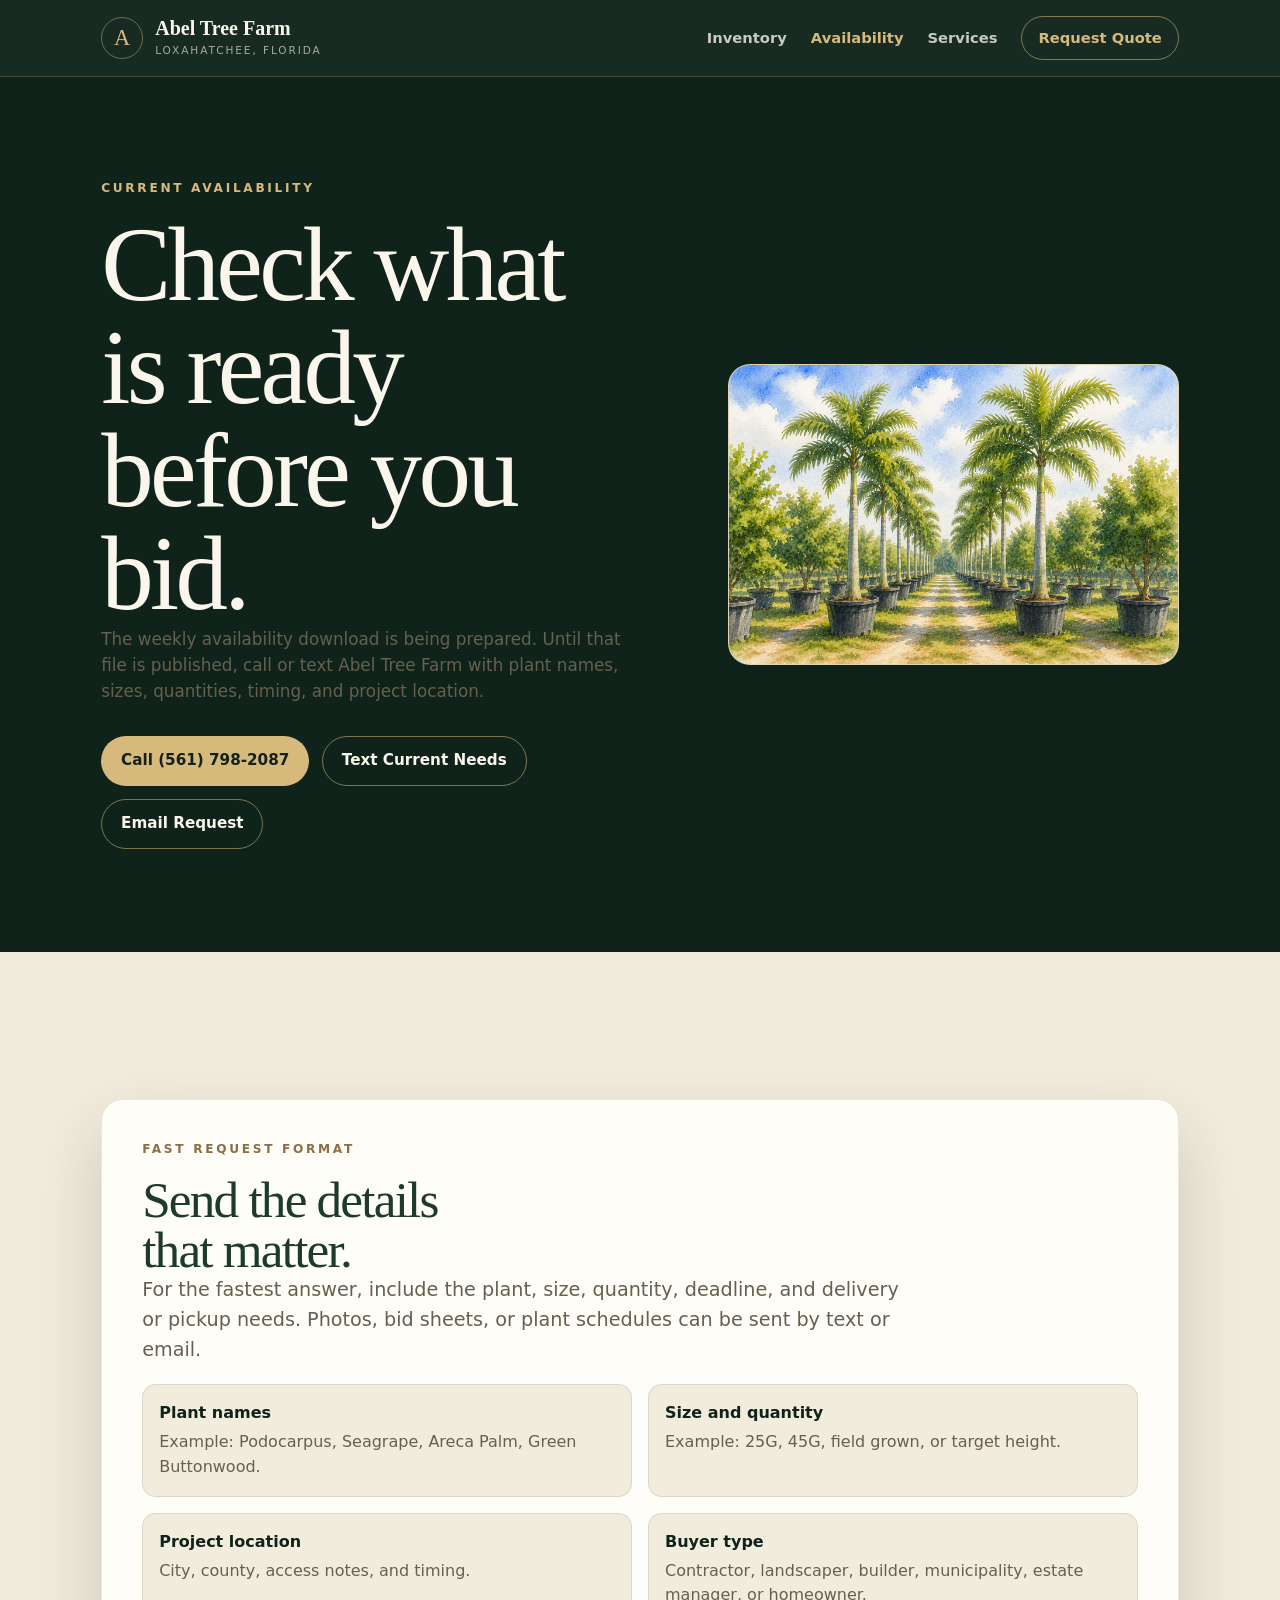
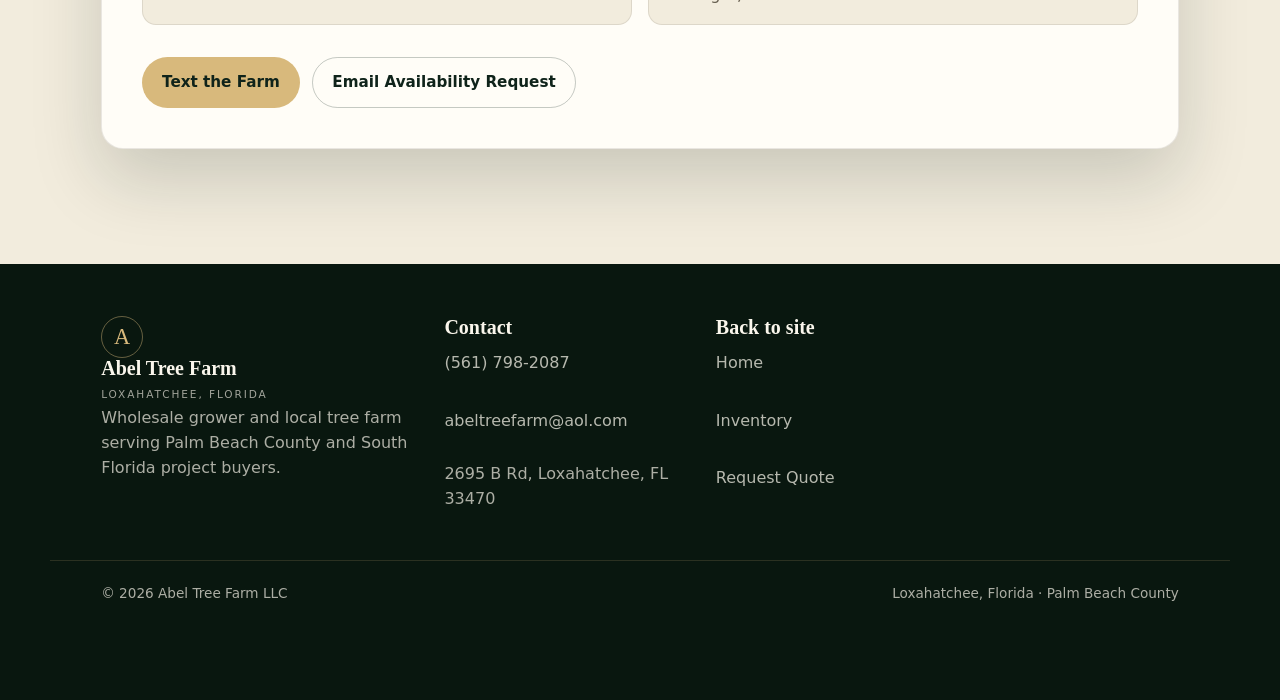
==== availability.html @ 50a03134 "Add current availability page" ====
<!doctype html>
<html lang="en">
<head>
  <meta charset="utf-8">
  <meta name="viewport" content="width=device-width, initial-scale=1">
  <title>Current Availability | Abel Tree Farm</title>
  <meta name="description" content="Request current tree, palm, and landscape material availability from Abel Tree Farm in Loxahatchee, Florida.">
  <meta name="theme-color" content="#0f231a">
  <link rel="canonical" href="https://www.abeltreefarm.com/availability.html">
  <meta property="og:type" content="website">
  <meta property="og:title" content="Current Availability — Abel Tree Farm">
  <meta property="og:description" content="Call or text Abel Tree Farm for current South Florida landscape material availability, sizes, and quantities.">
  <meta property="og:url" content="https://www.abeltreefarm.com/availability.html">
  <meta property="og:image" content="https://www.abeltreefarm.com/images/draft-gallery-actual-gate-watercolor-v2.png">
  <meta name="twitter:card" content="summary_large_image">
  <link rel="stylesheet" href="css/styles.css">
  <link rel="stylesheet" href="css/updates.css">
</head>
<body>
  <a class="skip" href="#main">Skip to content</a>
  <header class="site-header" data-header>
    <div class="nav-shell">
      <a class="brand" href="/" aria-label="Abel Tree Farm home">
        <span class="brand-mark" aria-hidden="true">A</span>
        <span><strong>Abel Tree Farm</strong><small>Loxahatchee, Florida</small></span>
      </a>
      <button class="menu-toggle" type="button" aria-expanded="false" aria-controls="primary-menu"><span></span><span></span><span></span><span class="sr-only">Menu</span></button>
      <nav id="primary-menu" class="primary-nav" aria-label="Primary navigation">
        <a href="/#grow">Inventory</a>
        <a href="availability.html" class="nav-availability">Availability</a>
        <a href="/#services">Services</a>
        <a href="/#contact" class="nav-cta">Request Quote</a>
      </nav>
    </div>
  </header>

  <main id="main" class="availability-page">
    <section class="section-dark availability-hero">
      <div class="container split">
        <div class="copy-block reveal">
          <p class="eyebrow">Current Availability</p>
          <h1>Check what is ready before you bid.</h1>
          <p class="lede">The weekly availability download is being prepared. Until that file is published, call or text Abel Tree Farm with plant names, sizes, quantities, timing, and project location.</p>
          <div class="cta-row">
            <a class="btn btn-primary" href="tel:+15617982087">Call (561) 798-2087</a>
            <a class="btn btn-outline" href="sms:+15617982087">Text Current Needs</a>
            <a class="btn btn-outline" href="mailto:abeltreefarm@aol.com?subject=Current%20Availability%20Request">Email Request</a>
          </div>
        </div>
        <figure class="hero-art reveal">
          <img src="images/draft-gallery-palm-avenue-watercolor-v1.png" width="1536" height="1024" alt="Palm avenue and nursery rows at a South Florida tree farm." fetchpriority="high" decoding="async">
        </figure>
      </div>
    </section>

    <section class="section-paper">
      <div class="container">
        <div class="availability-panel reveal">
          <p class="eyebrow">Fast Request Format</p>
          <h2>Send the details that matter.</h2>
          <p class="lede">For the fastest answer, include the plant, size, quantity, deadline, and delivery or pickup needs. Photos, bid sheets, or plant schedules can be sent by text or email.</p>
          <div class="request-format">
            <div><strong>Plant names</strong><span>Example: Podocarpus, Seagrape, Areca Palm, Green Buttonwood.</span></div>
            <div><strong>Size and quantity</strong><span>Example: 25G, 45G, field grown, or target height.</span></div>
            <div><strong>Project location</strong><span>City, county, access notes, and timing.</span></div>
            <div><strong>Buyer type</strong><span>Contractor, landscaper, builder, municipality, estate manager, or homeowner.</span></div>
          </div>
          <div class="cta-row">
            <a class="btn btn-primary" href="sms:+15617982087">Text the Farm</a>
            <a class="btn dark-outline" href="mailto:abeltreefarm@aol.com?subject=Current%20Availability%20Request">Email Availability Request</a>
          </div>
        </div>
      </div>
    </section>
  </main>

  <footer class="site-footer">
    <div class="container footer-grid">
      <div><a class="brand" href="/"><span class="brand-mark">A</span><span><strong>Abel Tree Farm</strong><small>Loxahatchee, Florida</small></span></a><p>Wholesale grower and local tree farm serving Palm Beach County and South Florida project buyers.</p></div>
      <div><strong>Contact</strong><p><a href="tel:+15617982087">(561) 798-2087</a><br><a href="mailto:abeltreefarm@aol.com">abeltreefarm@aol.com</a><br>2695 B Rd, Loxahatchee, FL 33470</p></div>
      <div><strong>Back to site</strong><p><a href="/">Home</a><br><a href="/#grow">Inventory</a><br><a href="/#contact">Request Quote</a></p></div>
    </div>
    <div class="container footer-bottom"><span>© <span id="year"></span> Abel Tree Farm LLC</span><span>Loxahatchee, Florida · Palm Beach County</span></div>
  </footer>

  <div class="mobile-actions" aria-label="Quick contact actions"><a href="tel:+15617982087">Call</a><a href="sms:+15617982087">Text</a><a href="/#contact">Quote</a></div>
  <script src="js/main.js" defer></script>
</body>
</html>
---- css/styles.css ----
:root{
  --night:#0f231a; --night-2:#10271c; --pine:#1d3a2a; --moss:#33543d; --sage:#789064;
  --ivory:#faf6ec; --ivory-2:#f2ecdd; --linen:#e6ddc8; --gilt:#d8b97c; --bronze:#8c6f43;
  --terra:#e0976d; --ink:#262219; --ink-2:#675f50; --white:#fffdf7;
  --display: Georgia, 'Times New Roman', serif; --body: ui-sans-serif, system-ui, -apple-system, BlinkMacSystemFont, 'Segoe UI', sans-serif;
  --max:1180px; --gutter:clamp(1.1rem,4vw,3.75rem); --header-h:76px;
  --shadow:0 30px 70px rgba(15,35,26,.18); --radius:22px; --radius-sm:14px;
}
*{box-sizing:border-box} html{scroll-behavior:smooth;scroll-padding-top:calc(var(--header-h) + 18px);-webkit-text-size-adjust:100%}
body{margin:0;font-family:var(--body);color:var(--ink);background:var(--ivory);line-height:1.55;overflow-x:hidden;text-rendering:optimizeLegibility;-webkit-font-smoothing:antialiased}
img{max-width:100%;height:auto;display:block} a{color:inherit} p{margin:0 0 1rem} h1,h2,h3{font-family:var(--display);line-height:.98;letter-spacing:-.035em;margin:0;color:inherit;font-weight:500}
h1{font-size:clamp(3.15rem,8.2vw,7.8rem);max-width:10ch} h2{font-size:clamp(2.35rem,5.5vw,5.15rem);max-width:12ch} h3{font-size:clamp(1.25rem,2vw,1.75rem);letter-spacing:-.02em}.sr-only,.hidden{position:absolute!important;width:1px!important;height:1px!important;clip:rect(1px,1px,1px,1px)!important;overflow:hidden!important;white-space:nowrap!important}.skip{position:absolute;left:-999px;top:0;background:var(--gilt);color:var(--night);padding:.75rem 1rem;font-weight:800;z-index:9999}.skip:focus{left:0}:focus-visible{outline:3px solid var(--gilt);outline-offset:4px;border-radius:4px}.container{max-width:var(--max);margin-inline:auto;padding-inline:var(--gutter)}
.site-header{position:sticky;top:0;z-index:100;background:rgba(15,35,26,.96);border-bottom:1px solid rgba(216,185,124,.22)}.nav-shell{height:var(--header-h);display:flex;align-items:center;justify-content:space-between;gap:1rem;max-width:var(--max);margin:auto;padding-inline:var(--gutter)}.brand{display:flex;align-items:center;gap:.75rem;color:var(--ivory);text-decoration:none}.brand-mark{width:42px;height:42px;display:grid;place-items:center;border:1px solid rgba(216,185,124,.45);border-radius:50%;font-family:var(--display);color:var(--gilt);font-size:1.4rem}.brand strong{display:block;font-family:var(--display);font-size:1.25rem;line-height:1}.brand small{display:block;font-size:.66rem;text-transform:uppercase;letter-spacing:.18em;color:rgba(250,246,236,.63);margin-top:.25rem}.primary-nav{display:flex;align-items:center;gap:1.5rem;color:var(--ivory)}.primary-nav a{text-decoration:none;font-size:.92rem;font-weight:650;color:rgba(250,246,236,.78)}.primary-nav a:hover{color:var(--gilt)}.nav-cta{padding:.62rem 1rem;border:1px solid rgba(216,185,124,.55);border-radius:999px;color:var(--gilt)!important}.menu-toggle{display:none;background:transparent;border:0;padding:.5rem;cursor:pointer}.menu-toggle span:not(.sr-only){display:block;width:26px;height:2px;background:var(--ivory);margin:5px 0;transition:.2s}.section-dark{background:var(--night);color:var(--ivory)}.section-light{background:var(--ivory)}.section-paper{background:var(--ivory-2)}section{padding-block:clamp(4.8rem,9vw,8rem)}.eyebrow{font-size:.76rem;font-weight:800;text-transform:uppercase;letter-spacing:.22em;color:var(--bronze);margin:0 0 1rem}.section-dark .eyebrow{color:var(--gilt)}.lede{font-size:clamp(1.06rem,1.5vw,1.32rem);color:var(--ink-2);max-width:62ch}.section-dark .lede{color:rgba(250,246,236,.76)}.btn{display:inline-flex;align-items:center;justify-content:center;min-height:48px;padding:.78rem 1.18rem;border-radius:999px;text-decoration:none;font-weight:800;border:1px solid transparent;cursor:pointer;font-size:.95rem}.btn-primary{background:var(--gilt);color:var(--night)}.btn-primary:hover{background:#e6ca8d}.btn-outline{border-color:rgba(216,185,124,.55);color:var(--ivory);background:transparent}.btn-outline:hover{background:rgba(216,185,124,.1)}.btn-quiet{color:rgba(250,246,236,.75)}.dark-outline{color:var(--night);border-color:rgba(15,35,26,.25)}.cta-row{display:flex;gap:.8rem;flex-wrap:wrap;align-items:center;margin-top:2rem}.hero{position:relative;overflow:hidden;padding-block:clamp(3.5rem,7vw,6.5rem)}.hero:before{content:"";position:absolute;inset:0;background:radial-gradient(circle at 74% 20%,rgba(216,185,124,.22),transparent 34%),radial-gradient(circle at 10% 90%,rgba(51,84,61,.48),transparent 38%);pointer-events:none}.hero-grid{position:relative;display:grid;grid-template-columns:minmax(0,1fr) minmax(320px,.85fr);gap:clamp(2rem,5vw,4rem);align-items:center}.hero-copy{padding-top:1.5rem}.hero-copy .lede{max-width:48rem}.hero-art,.image-plate,.plant-art,.gallery-tile{position:relative;margin:0;border-radius:var(--radius);overflow:hidden;box-shadow:var(--shadow);background:var(--linen)}.hero-art{transform:rotate(1.5deg);border:1px solid rgba(216,185,124,.28)}.hero-art img,.image-plate img,.plant-art img,.gallery-tile img{width:100%;height:100%;object-fit:cover}.hero-art figcaption,.image-plate figcaption,.plant-art figcaption,.gallery-tile figcaption{position:absolute;right:.75rem;bottom:.75rem;background:rgba(15,35,26,.72);color:var(--ivory);border:1px solid rgba(216,185,124,.32);border-radius:999px;font-size:.65rem;text-transform:uppercase;letter-spacing:.12em;padding:.32rem .55rem}.hero-facts{display:grid;grid-template-columns:repeat(4,1fr);gap:1px;margin:3rem 0 0;background:rgba(216,185,124,.22);border:1px solid rgba(216,185,124,.24)}.hero-facts div{padding:1rem;background:rgba(15,35,26,.78)}.hero-facts dt{font-size:.67rem;text-transform:uppercase;letter-spacing:.14em;color:rgba(250,246,236,.55);font-weight:900}.hero-facts dd{margin:.25rem 0 0;color:var(--gilt);font-weight:850}.proof-strip{background:var(--pine);color:var(--ivory);padding-block:0}.proof-grid{display:grid;grid-template-columns:repeat(4,1fr)}.proof-item{padding:1.4rem;border-left:1px solid rgba(216,185,124,.18)}.proof-item:last-child{border-right:1px solid rgba(216,185,124,.18)}.proof-item span{display:block;color:var(--gilt);font-size:.72rem;letter-spacing:.18em;font-weight:900}.proof-item strong{display:block;margin:.45rem 0 .25rem}.proof-item p{margin:0;color:rgba(250,246,236,.66);font-size:.92rem}.split{display:grid;grid-template-columns:1fr .82fr;gap:clamp(2rem,6vw,5rem);align-items:center}.split.reverse{grid-template-columns:.95fr 1fr}.copy-block p:not(.eyebrow),.section-head p:not(.eyebrow){font-size:1.05rem;color:var(--ink-2)}.note-card{margin-top:1.5rem;border-left:4px solid var(--gilt);padding:1rem 1.2rem;background:rgba(216,185,124,.15);color:var(--ink-2);border-radius:0 12px 12px 0}.image-plate{aspect-ratio:4/5;border:1px solid rgba(38,34,25,.08)}.image-plate.wide{aspect-ratio:4/3}.section-head{display:flex;align-items:end;justify-content:space-between;gap:2rem;margin-bottom:2.6rem}.section-head .lede{max-width:45rem}.inventory-grid{display:grid;grid-template-columns:repeat(3,1fr);gap:1.1rem}.inventory-card{background:var(--white);border:1px solid rgba(38,34,25,.09);border-radius:var(--radius-sm);overflow:hidden;display:flex;flex-direction:column;box-shadow:0 18px 45px rgba(15,35,26,.08);transition:transform .2s,box-shadow .2s}.inventory-card:hover{transform:translateY(-4px);box-shadow:0 28px 60px rgba(15,35,26,.14)}.plant-art{border-radius:0;box-shadow:none;aspect-ratio:5/4}.plant-art figcaption{font-size:.58rem}.inventory-copy{padding:1.1rem 1.1rem 1.25rem}.latin{font-family:var(--display);font-style:italic;color:var(--bronze);font-size:.9rem;margin-bottom:.25rem}.inventory-copy h3{color:var(--pine);font-size:1.42rem}.inventory-copy p{font-size:.93rem;color:var(--ink-2)}.sizes{font-weight:850;color:var(--night)!important;margin-top:.9rem}.tags{display:flex;flex-wrap:wrap;gap:.35rem;margin-top:.8rem}.tags span{font-size:.66rem;text-transform:uppercase;letter-spacing:.08em;background:var(--ivory-2);color:var(--moss);font-weight:900;border-radius:6px;padding:.25rem .5rem}.filters{display:flex;flex-wrap:wrap;gap:.55rem;margin-bottom:1.4rem}.chip{border:1px solid rgba(38,34,25,.16);background:transparent;color:var(--ink);border-radius:999px;padding:.55rem .9rem;font-weight:850;cursor:pointer}.chip.is-active{background:var(--night);color:var(--ivory);border-color:var(--night)}.micro-copy{font-size:.9rem!important;color:var(--ink-2);font-style:italic;margin-top:1.4rem}.service-layout{display:grid;grid-template-columns:1fr .85fr;gap:clamp(1.4rem,4vw,3rem);align-items:start}.service-cards{display:grid;grid-template-columns:repeat(2,1fr);gap:1rem}.service-card{padding:1.4rem;background:var(--white);border:1px solid rgba(38,34,25,.08);border-radius:var(--radius-sm)}.service-card span,.step span{display:inline-grid;place-items:center;width:34px;height:34px;border:1px solid rgba(140,111,67,.35);border-radius:50%;font-weight:900;color:var(--bronze);margin-bottom:1rem}.service-card h3{font-size:1.35rem;color:var(--pine)}.service-card p{color:var(--ink-2)}.buying{background:linear-gradient(135deg,var(--night),#183627)}.steps{display:grid;grid-template-columns:repeat(4,1fr);gap:1rem}.step{padding:1.4rem;border:1px solid rgba(216,185,124,.2);border-radius:var(--radius-sm);background:rgba(250,246,236,.04)}.step h3{font-size:1.35rem;color:var(--ivory)}.step p{color:rgba(250,246,236,.68)}.area-card{background:var(--night);color:var(--ivory);border-radius:var(--radius);padding:clamp(1.5rem,4vw,3rem);box-shadow:var(--shadow)}.area-card h3{font-size:clamp(2rem,4vw,4rem);color:var(--ivory);max-width:9ch}.area-card p{color:rgba(250,246,236,.72);margin:1.4rem 0}.county-list{list-style:none;margin:1.4rem 0;padding:0;border-top:1px solid rgba(38,34,25,.1)}.county-list li{display:flex;justify-content:space-between;gap:1rem;padding:.85rem 0;border-bottom:1px solid rgba(38,34,25,.1)}.county-list span{color:var(--ink-2);text-align:right}.gallery-grid{display:grid;grid-template-columns:repeat(3,1fr);gap:1rem}.gallery-tile{aspect-ratio:1/1}.info-list{display:grid;gap:.7rem;margin:1.2rem 0}.info-list div{display:grid;grid-template-columns:9rem 1fr;gap:1rem;border-bottom:1px solid rgba(38,34,25,.12);padding-bottom:.7rem}.info-list strong{color:var(--night)}.info-list span{color:var(--ink-2)}.faq-grid{display:grid;grid-template-columns:repeat(2,1fr);gap:1rem}.faq-grid details{background:var(--white);border:1px solid rgba(38,34,25,.08);border-radius:var(--radius-sm);padding:1.1rem}.faq-grid summary{font-weight:900;cursor:pointer;color:var(--pine);font-size:1.05rem}.faq-grid p{margin:.8rem 0 0;color:var(--ink-2)}.contact-section{background:var(--night)}.contact-grid{display:grid;grid-template-columns:.82fr 1fr;gap:clamp(2rem,6vw,5rem);align-items:start}.contact-copy h2{max-width:9ch}.contact-copy p{color:rgba(250,246,236,.72);font-size:1.08rem}.contact-lines{display:grid;gap:.75rem;margin-top:2rem}.contact-lines a{display:grid;grid-template-columns:5rem 1fr;gap:1rem;color:var(--ivory);text-decoration:none;border-bottom:1px solid rgba(216,185,124,.18);padding-bottom:.75rem}.contact-lines strong{color:var(--gilt)}.contact-lines span{color:rgba(250,246,236,.72)}.quote-form{background:rgba(250,246,236,.055);border:1px solid rgba(216,185,124,.22);border-radius:var(--radius);padding:clamp(1.2rem,3vw,2rem)}.form-row{display:grid;grid-template-columns:1fr 1fr;gap:1rem}.field{margin-bottom:1rem}.field label{display:block;font-size:.78rem;font-weight:900;text-transform:uppercase;letter-spacing:.08em;color:var(--gilt);margin-bottom:.38rem}.field input,.field select,.field textarea{width:100%;font:inherit;font-size:1rem;border:1px solid rgba(216,185,124,.28);background:rgba(0,0,0,.14);color:var(--ivory);border-radius:10px;padding:.78rem .85rem}.field input::placeholder,.field textarea::placeholder{color:rgba(250,246,236,.38)}.field select option{background:var(--night)}.form-note{font-size:.82rem;color:rgba(250,246,236,.55);margin:.85rem 0 0}.form-error{color:#ffd1c2;font-weight:800;min-height:1.4rem;margin:.2rem 0 .8rem}.form-status{margin-top:1rem;border-radius:12px;padding:0;color:var(--ivory)}.form-status.show{padding:1rem;background:rgba(216,185,124,.13);border:1px solid rgba(216,185,124,.35)}.site-footer{background:#09170f;color:rgba(250,246,236,.68);padding:3rem 0 6rem}.footer-grid{display:grid;grid-template-columns:1.3fr 1fr 1fr .8fr;gap:2rem}.site-footer strong{display:block;color:var(--ivory);font-family:var(--display);font-size:1.25rem;margin-bottom:.5rem}.site-footer a{display:block;color:rgba(250,246,236,.72);text-decoration:none;margin:.25rem 0}.site-footer a:hover{color:var(--gilt)}.footer-bottom{margin-top:2rem;padding-top:1.4rem;border-top:1px solid rgba(216,185,124,.16);display:flex;justify-content:space-between;gap:1rem;font-size:.85rem}.mobile-actions{display:none}.js .reveal{opacity:0;transform:translateY(18px);transition:opacity .7s ease,transform .7s ease}.js .reveal.is-visible{opacity:1;transform:none}.inventory-card[hidden]{display:none!important}
@media(max-width:980px){.hero-grid,.split,.split.reverse,.service-layout,.contact-grid{grid-template-columns:1fr}.section-head{display:block}.inventory-grid{grid-template-columns:repeat(2,1fr)}.steps,.proof-grid{grid-template-columns:repeat(2,1fr)}.footer-grid{grid-template-columns:repeat(2,1fr)}.hero-facts{grid-template-columns:repeat(2,1fr)}.hero-art{transform:none;max-height:520px}.service-layout .image-plate{order:-1}}
@media(max-width:760px){:root{--header-h:68px} h1{font-size:clamp(3rem,15vw,5rem)}.menu-toggle{display:block}.primary-nav{position:absolute;top:100%;left:0;right:0;display:grid;gap:0;background:var(--night);padding:0 var(--gutter) 1rem;border-bottom:1px solid rgba(216,185,124,.22);transform:translateY(-115%);transition:transform .25s ease;z-index:-1}.primary-nav.is-open{transform:none}.primary-nav a{padding:1rem 0;border-bottom:1px solid rgba(216,185,124,.12);font-size:1.05rem}.nav-cta{text-align:center;margin-top:.8rem}.inventory-grid,.service-cards,.gallery-grid,.faq-grid,.form-row,.footer-grid{grid-template-columns:1fr}.proof-grid,.steps{grid-template-columns:1fr}.hero-facts{grid-template-columns:1fr}.county-list li,.info-list div{display:block}.county-list span{display:block;text-align:left;margin-top:.2rem}.site-footer{padding-bottom:5.5rem}.footer-bottom{display:block}.mobile-actions{position:fixed;left:0;right:0;bottom:0;z-index:90;display:grid;grid-template-columns:repeat(3,1fr);background:var(--night);border-top:1px solid rgba(216,185,124,.25);padding:.55rem max(.75rem,env(safe-area-inset-left)) calc(.55rem + env(safe-area-inset-bottom))}.mobile-actions a{min-height:44px;display:grid;place-items:center;text-decoration:none;color:var(--night);font-weight:900;background:var(--gilt);border-radius:999px;margin:0 .25rem}.hero{padding-top:2.4rem}.copy-block p:not(.eyebrow),.section-head p:not(.eyebrow){font-size:1rem}}
@media(prefers-reduced-motion:reduce){*{animation-duration:.001ms!important;animation-iteration-count:1!important;scroll-behavior:auto!important;transition-duration:.001ms!important}.js .reveal{opacity:1!important;transform:none!important}}
---- css/updates.css ----
/* Incremental production overrides: mobile contact UX and availability CTA. */
.primary-nav .nav-availability{color:var(--gilt);font-weight:850}
.availability-callout{display:grid;grid-template-columns:minmax(0,1fr) auto;gap:1.25rem;align-items:center;margin:0 0 1.5rem;padding:1.25rem;border:1px solid rgba(38,34,25,.1);border-radius:var(--radius-sm);background:var(--white);box-shadow:0 18px 45px rgba(15,35,26,.07)}
.availability-callout .eyebrow{margin-bottom:.45rem}.availability-callout h3{color:var(--pine);margin-bottom:.35rem}.availability-callout p{color:var(--ink-2);margin:0;max-width:62ch}.availability-actions{display:flex;flex-wrap:wrap;gap:.65rem;justify-content:flex-end}.availability-actions .btn{white-space:nowrap}.btn.dark-outline{color:var(--night);border-color:rgba(15,35,26,.24);background:transparent}.btn.dark-outline:hover{background:rgba(15,35,26,.06)}
.availability-page{min-height:70vh}.availability-hero{padding-block:clamp(4rem,8vw,7rem)}.availability-panel{background:var(--white);border:1px solid rgba(38,34,25,.1);border-radius:var(--radius);padding:clamp(1.25rem,4vw,2.5rem);box-shadow:var(--shadow);margin-top:2rem}.availability-panel h2{font-size:clamp(2rem,4vw,3.8rem);max-width:14ch;color:var(--pine)}.request-format{display:grid;grid-template-columns:repeat(2,1fr);gap:1rem;margin-top:1.25rem}.request-format div{border:1px solid rgba(38,34,25,.1);border-radius:var(--radius-sm);padding:1rem;background:var(--ivory-2)}.request-format strong{display:block;color:var(--night);margin-bottom:.25rem}.request-format span{color:var(--ink-2)}
.mobile-actions{position:fixed;left:0;right:0;bottom:0;z-index:130;display:none;background:rgba(15,35,26,.98);border-top:1px solid rgba(216,185,124,.35);box-shadow:0 -18px 45px rgba(0,0,0,.22);padding:.55rem max(.75rem,env(safe-area-inset-left)) calc(.55rem + env(safe-area-inset-bottom)) max(.75rem,env(safe-area-inset-right));grid-template-columns:repeat(3,1fr);gap:.55rem}.mobile-actions a{min-height:46px;border-radius:999px;background:rgba(250,246,236,.08);border:1px solid rgba(216,185,124,.35);color:var(--ivory);text-decoration:none;font-weight:900;display:grid;place-items:center}.mobile-actions a:first-child{background:var(--gilt);color:var(--night)}
@media (max-width:860px){body{padding-bottom:74px}.mobile-actions{display:grid}.availability-callout{grid-template-columns:1fr}.availability-actions{justify-content:flex-start}.request-format{grid-template-columns:1fr}.primary-nav .nav-availability{color:var(--gilt)}}
@media (min-width:861px){.mobile-actions{display:none!important}}
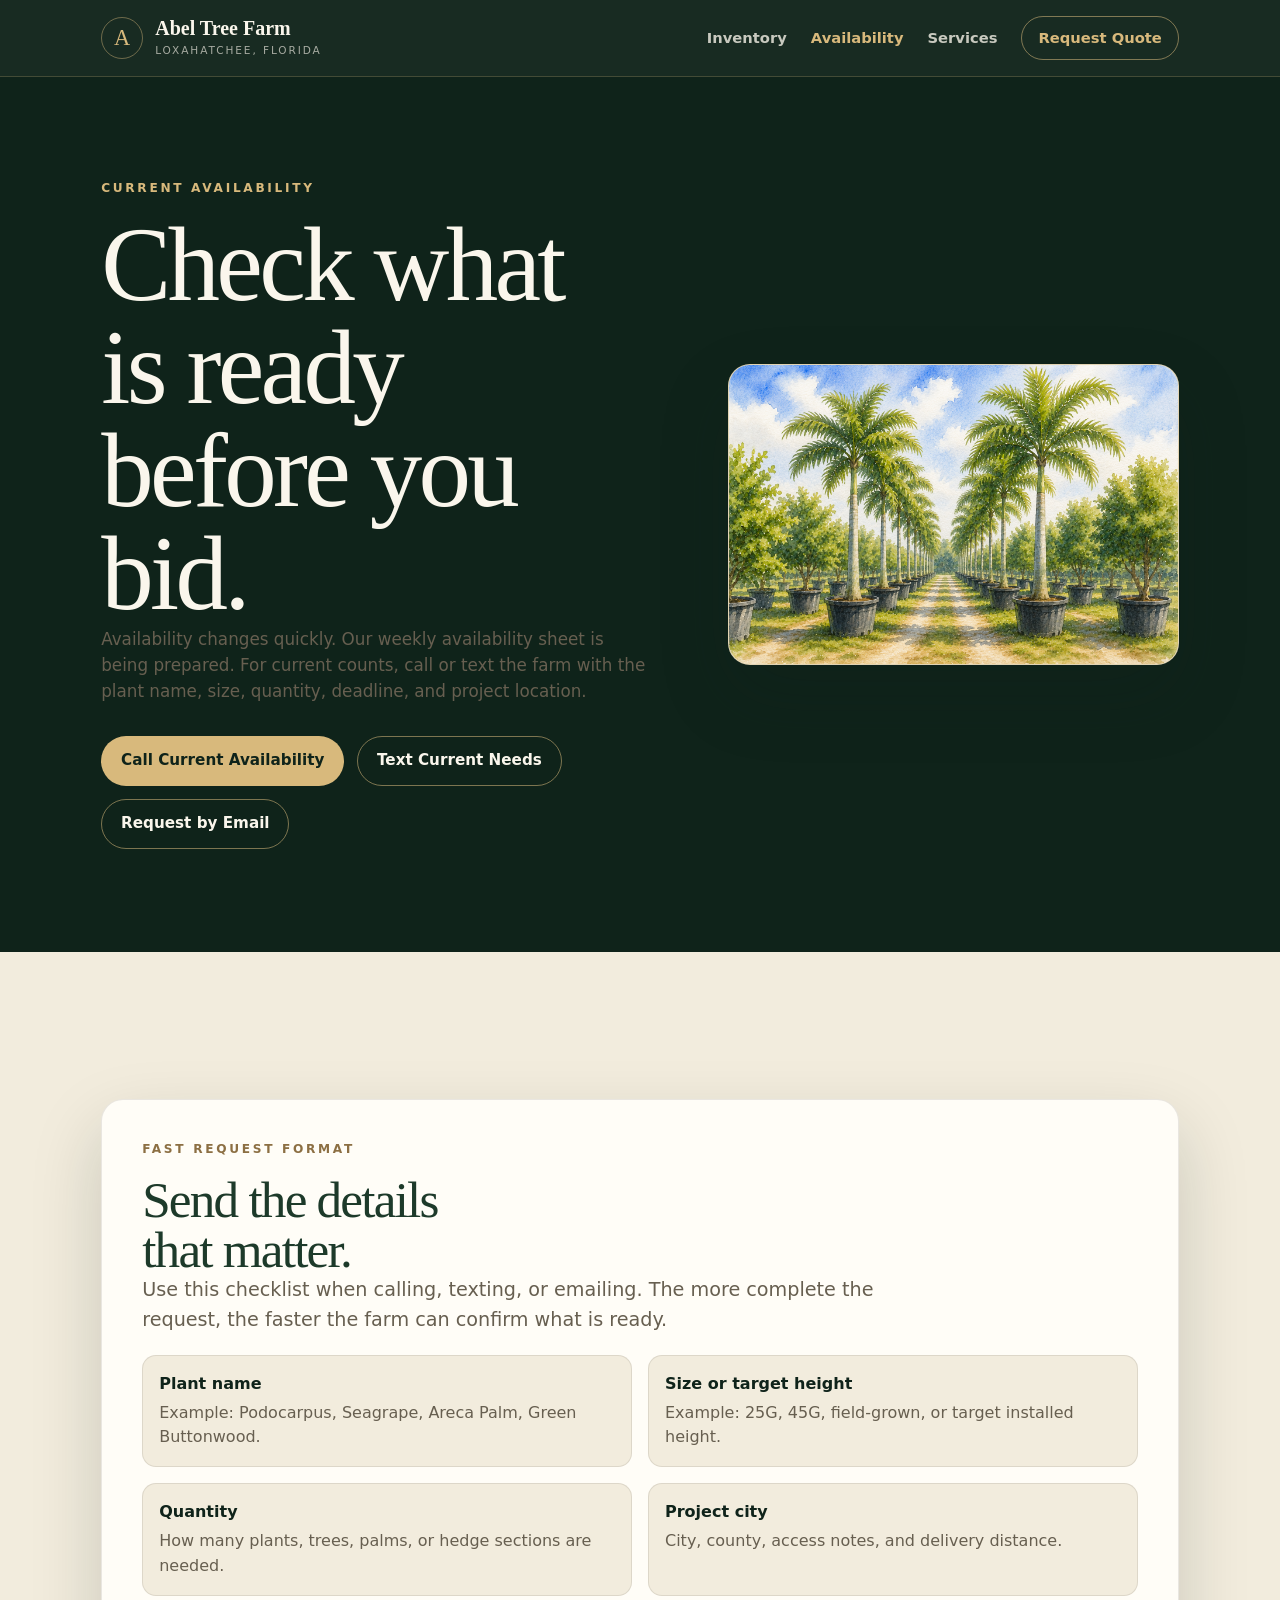
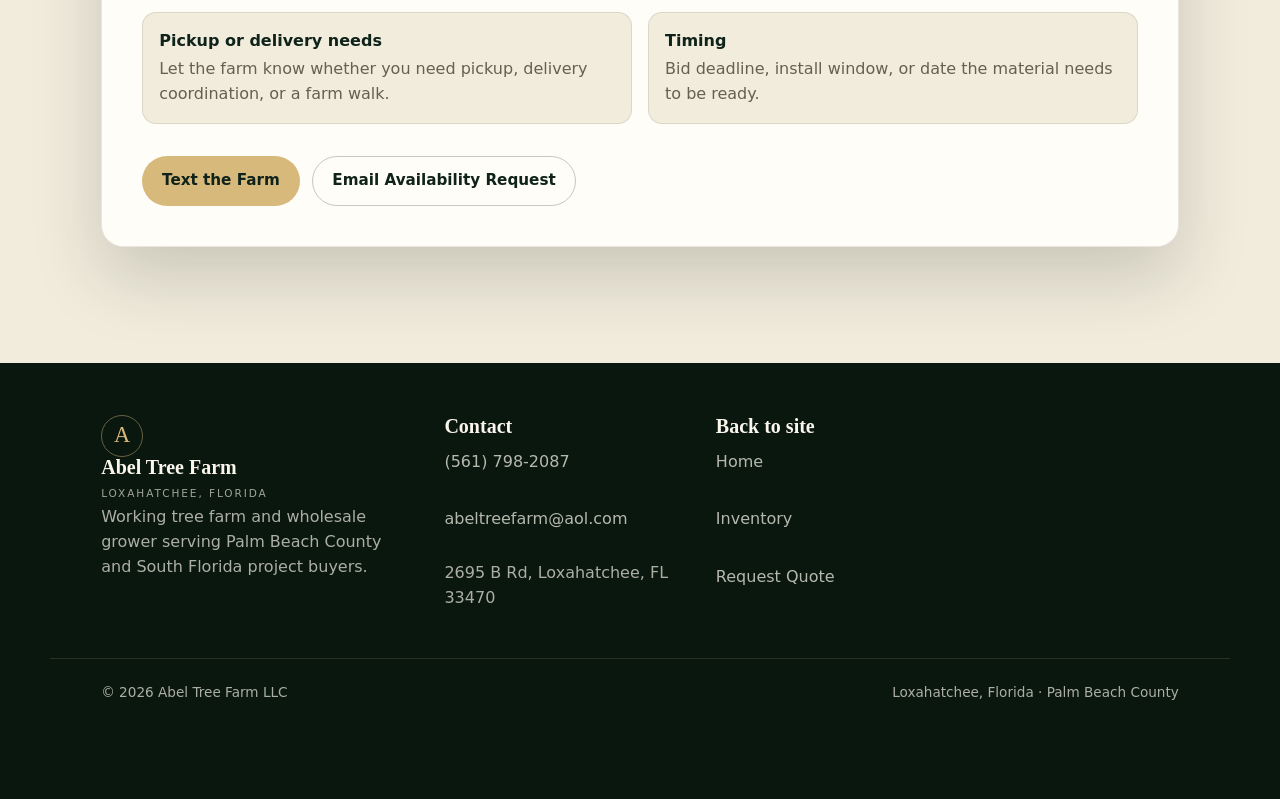
==== commit 5f88dc5c: "Clarify availability page copy" ====
--- a/availability.html
+++ b/availability.html
@@ -4,12 +4,12 @@
   <meta charset="utf-8">
   <meta name="viewport" content="width=device-width, initial-scale=1">
   <title>Current Availability | Abel Tree Farm</title>
-  <meta name="description" content="Request current tree, palm, and landscape material availability from Abel Tree Farm in Loxahatchee, Florida.">
+  <meta name="description" content="Request current palm, tree, hedging, and nursery stock availability from Abel Tree Farm in Loxahatchee, Florida.">
   <meta name="theme-color" content="#0f231a">
   <link rel="canonical" href="https://www.abeltreefarm.com/availability.html">
   <meta property="og:type" content="website">
   <meta property="og:title" content="Current Availability — Abel Tree Farm">
-  <meta property="og:description" content="Call or text Abel Tree Farm for current South Florida landscape material availability, sizes, and quantities.">
+  <meta property="og:description" content="Call or text Abel Tree Farm for current South Florida palm, tree, hedging, and nursery stock availability.">
   <meta property="og:url" content="https://www.abeltreefarm.com/availability.html">
   <meta property="og:image" content="https://www.abeltreefarm.com/images/draft-gallery-actual-gate-watercolor-v2.png">
   <meta name="twitter:card" content="summary_large_image">
@@ -40,11 +40,11 @@
         <div class="copy-block reveal">
           <p class="eyebrow">Current Availability</p>
           <h1>Check what is ready before you bid.</h1>
-          <p class="lede">The weekly availability download is being prepared. Until that file is published, call or text Abel Tree Farm with plant names, sizes, quantities, timing, and project location.</p>
+          <p class="lede">Availability changes quickly. Our weekly availability sheet is being prepared. For current counts, call or text the farm with the plant name, size, quantity, deadline, and project location.</p>
           <div class="cta-row">
-            <a class="btn btn-primary" href="tel:+15617982087">Call (561) 798-2087</a>
+            <a class="btn btn-primary" href="tel:+15617982087">Call Current Availability</a>
             <a class="btn btn-outline" href="sms:+15617982087">Text Current Needs</a>
-            <a class="btn btn-outline" href="mailto:abeltreefarm@aol.com?subject=Current%20Availability%20Request">Email Request</a>
+            <a class="btn btn-outline" href="mailto:abeltreefarm@aol.com?subject=Current%20Availability%20Request">Request by Email</a>
           </div>
         </div>
         <figure class="hero-art reveal">
@@ -58,12 +58,14 @@
         <div class="availability-panel reveal">
           <p class="eyebrow">Fast Request Format</p>
           <h2>Send the details that matter.</h2>
-          <p class="lede">For the fastest answer, include the plant, size, quantity, deadline, and delivery or pickup needs. Photos, bid sheets, or plant schedules can be sent by text or email.</p>
+          <p class="lede">Use this checklist when calling, texting, or emailing. The more complete the request, the faster the farm can confirm what is ready.</p>
           <div class="request-format">
-            <div><strong>Plant names</strong><span>Example: Podocarpus, Seagrape, Areca Palm, Green Buttonwood.</span></div>
-            <div><strong>Size and quantity</strong><span>Example: 25G, 45G, field grown, or target height.</span></div>
-            <div><strong>Project location</strong><span>City, county, access notes, and timing.</span></div>
-            <div><strong>Buyer type</strong><span>Contractor, landscaper, builder, municipality, estate manager, or homeowner.</span></div>
+            <div><strong>Plant name</strong><span>Example: Podocarpus, Seagrape, Areca Palm, Green Buttonwood.</span></div>
+            <div><strong>Size or target height</strong><span>Example: 25G, 45G, field-grown, or target installed height.</span></div>
+            <div><strong>Quantity</strong><span>How many plants, trees, palms, or hedge sections are needed.</span></div>
+            <div><strong>Project city</strong><span>City, county, access notes, and delivery distance.</span></div>
+            <div><strong>Pickup or delivery needs</strong><span>Let the farm know whether you need pickup, delivery coordination, or a farm walk.</span></div>
+            <div><strong>Timing</strong><span>Bid deadline, install window, or date the material needs to be ready.</span></div>
           </div>
           <div class="cta-row">
             <a class="btn btn-primary" href="sms:+15617982087">Text the Farm</a>
@@ -76,7 +78,7 @@
 
   <footer class="site-footer">
     <div class="container footer-grid">
-      <div><a class="brand" href="/"><span class="brand-mark">A</span><span><strong>Abel Tree Farm</strong><small>Loxahatchee, Florida</small></span></a><p>Wholesale grower and local tree farm serving Palm Beach County and South Florida project buyers.</p></div>
+      <div><a class="brand" href="/"><span class="brand-mark">A</span><span><strong>Abel Tree Farm</strong><small>Loxahatchee, Florida</small></span></a><p>Working tree farm and wholesale grower serving Palm Beach County and South Florida project buyers.</p></div>
       <div><strong>Contact</strong><p><a href="tel:+15617982087">(561) 798-2087</a><br><a href="mailto:abeltreefarm@aol.com">abeltreefarm@aol.com</a><br>2695 B Rd, Loxahatchee, FL 33470</p></div>
       <div><strong>Back to site</strong><p><a href="/">Home</a><br><a href="/#grow">Inventory</a><br><a href="/#contact">Request Quote</a></p></div>
     </div>
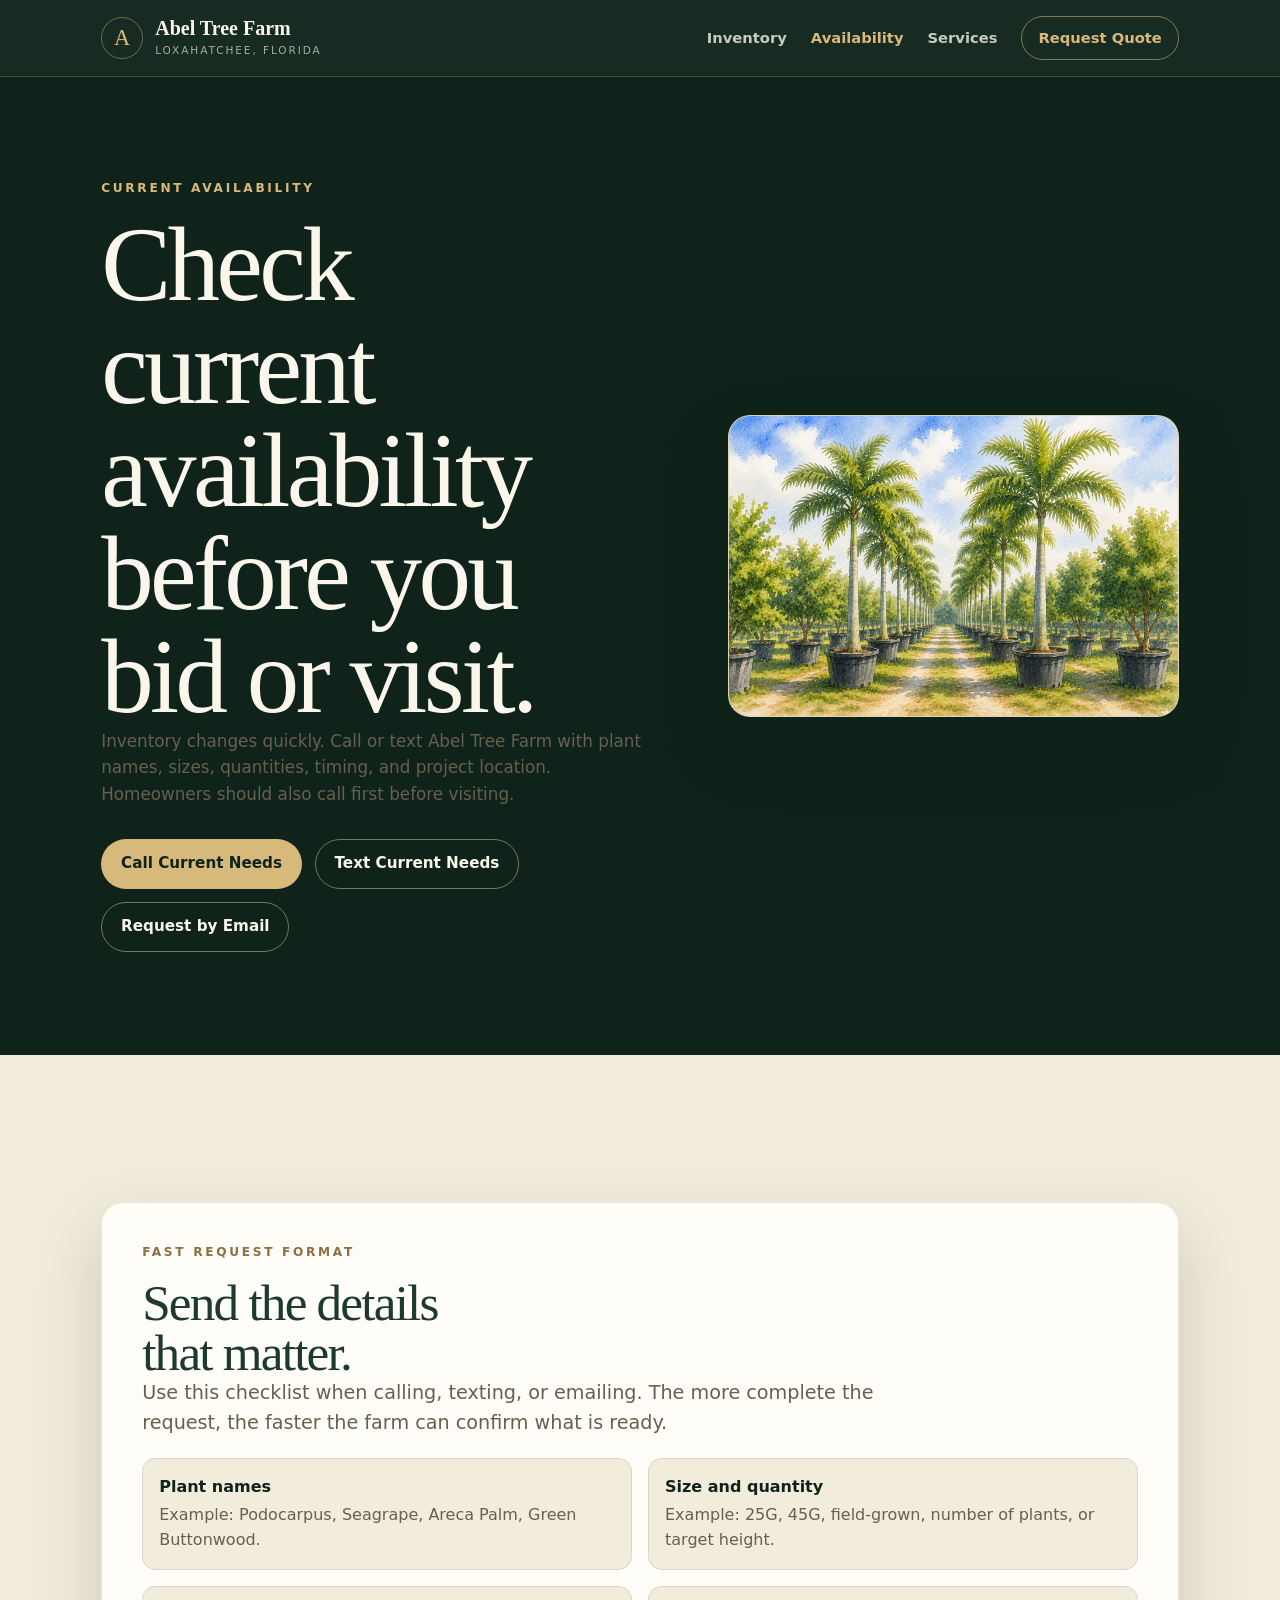
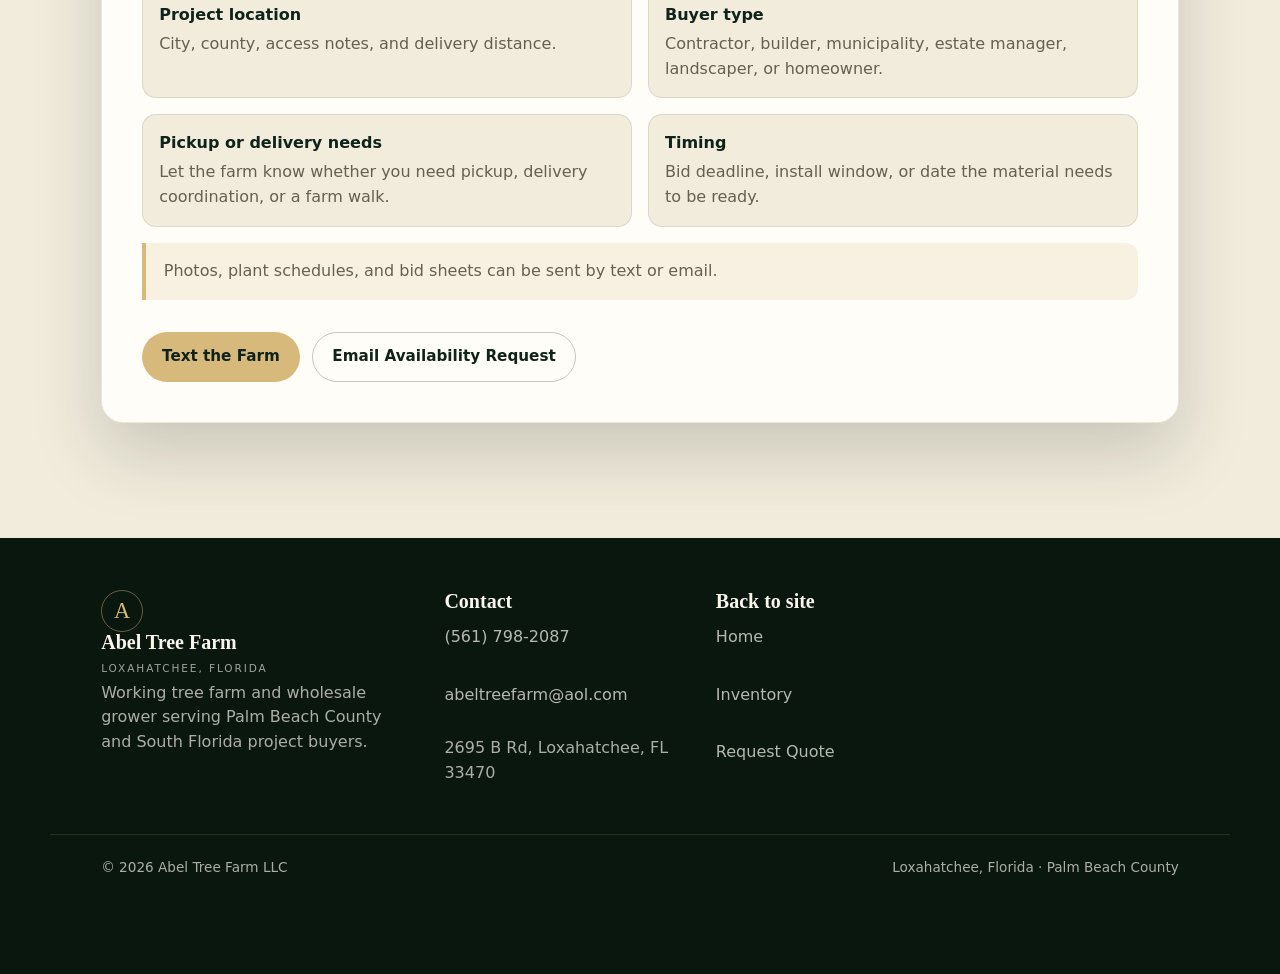
==== commit d0dee721: "Make availability process permanent and checklist-driven" ====
--- a/availability.html
+++ b/availability.html
@@ -39,10 +39,10 @@
       <div class="container split">
         <div class="copy-block reveal">
           <p class="eyebrow">Current Availability</p>
-          <h1>Check what is ready before you bid.</h1>
-          <p class="lede">Availability changes quickly. Our weekly availability sheet is being prepared. For current counts, call or text the farm with the plant name, size, quantity, deadline, and project location.</p>
+          <h1>Check current availability before you bid or visit.</h1>
+          <p class="lede">Inventory changes quickly. Call or text Abel Tree Farm with plant names, sizes, quantities, timing, and project location. Homeowners should also call first before visiting.</p>
           <div class="cta-row">
-            <a class="btn btn-primary" href="tel:+15617982087">Call Current Availability</a>
+            <a class="btn btn-primary" href="tel:+15617982087">Call Current Needs</a>
             <a class="btn btn-outline" href="sms:+15617982087">Text Current Needs</a>
             <a class="btn btn-outline" href="mailto:abeltreefarm@aol.com?subject=Current%20Availability%20Request">Request by Email</a>
           </div>
@@ -60,13 +60,14 @@
           <h2>Send the details that matter.</h2>
           <p class="lede">Use this checklist when calling, texting, or emailing. The more complete the request, the faster the farm can confirm what is ready.</p>
           <div class="request-format">
-            <div><strong>Plant name</strong><span>Example: Podocarpus, Seagrape, Areca Palm, Green Buttonwood.</span></div>
-            <div><strong>Size or target height</strong><span>Example: 25G, 45G, field-grown, or target installed height.</span></div>
-            <div><strong>Quantity</strong><span>How many plants, trees, palms, or hedge sections are needed.</span></div>
-            <div><strong>Project city</strong><span>City, county, access notes, and delivery distance.</span></div>
+            <div><strong>Plant names</strong><span>Example: Podocarpus, Seagrape, Areca Palm, Green Buttonwood.</span></div>
+            <div><strong>Size and quantity</strong><span>Example: 25G, 45G, field-grown, number of plants, or target height.</span></div>
+            <div><strong>Project location</strong><span>City, county, access notes, and delivery distance.</span></div>
+            <div><strong>Buyer type</strong><span>Contractor, builder, municipality, estate manager, landscaper, or homeowner.</span></div>
             <div><strong>Pickup or delivery needs</strong><span>Let the farm know whether you need pickup, delivery coordination, or a farm walk.</span></div>
             <div><strong>Timing</strong><span>Bid deadline, install window, or date the material needs to be ready.</span></div>
           </div>
+          <p class="expectation-note">Photos, plant schedules, and bid sheets can be sent by text or email.</p>
           <div class="cta-row">
             <a class="btn btn-primary" href="sms:+15617982087">Text the Farm</a>
             <a class="btn dark-outline" href="mailto:abeltreefarm@aol.com?subject=Current%20Availability%20Request">Email Availability Request</a>
--- a/css/updates.css
+++ b/css/updates.css
@@ -1,8 +1,12 @@
-/* Incremental production overrides: mobile contact UX and availability CTA. */
+/* Incremental production overrides: mobile contact UX, buyer paths, and availability CTA. */
 .primary-nav .nav-availability{color:var(--gilt);font-weight:850}
+.call-first{background:var(--night);color:var(--ivory);padding-block:1.25rem;border-top:1px solid rgba(216,185,124,.2);border-bottom:1px solid rgba(216,185,124,.2)}.call-first .container{display:flex;align-items:center;justify-content:space-between;gap:1rem;flex-wrap:wrap}.call-first strong{color:var(--gilt);font-size:1.05rem}.call-first span{color:rgba(250,246,236,.74)}.call-first .btn{min-height:42px;padding:.6rem 1rem}
+.buyer-paths{padding-block:clamp(3.5rem,7vw,5.5rem)}.buyer-grid{display:grid;grid-template-columns:repeat(4,1fr);gap:1rem}.buyer-card{background:var(--white);border:1px solid rgba(38,34,25,.09);border-radius:var(--radius-sm);padding:1.25rem;box-shadow:0 18px 45px rgba(15,35,26,.07)}.buyer-card h3{color:var(--pine);font-size:1.35rem;margin-bottom:.5rem}.buyer-card p{color:var(--ink-2);margin:0}.buyer-card strong{color:var(--night)}
 .availability-callout{display:grid;grid-template-columns:minmax(0,1fr) auto;gap:1.25rem;align-items:center;margin:0 0 1.5rem;padding:1.25rem;border:1px solid rgba(38,34,25,.1);border-radius:var(--radius-sm);background:var(--white);box-shadow:0 18px 45px rgba(15,35,26,.07)}
 .availability-callout .eyebrow{margin-bottom:.45rem}.availability-callout h3{color:var(--pine);margin-bottom:.35rem}.availability-callout p{color:var(--ink-2);margin:0;max-width:62ch}.availability-actions{display:flex;flex-wrap:wrap;gap:.65rem;justify-content:flex-end}.availability-actions .btn{white-space:nowrap}.btn.dark-outline{color:var(--night);border-color:rgba(15,35,26,.24);background:transparent}.btn.dark-outline:hover{background:rgba(15,35,26,.06)}
-.availability-page{min-height:70vh}.availability-hero{padding-block:clamp(4rem,8vw,7rem)}.availability-panel{background:var(--white);border:1px solid rgba(38,34,25,.1);border-radius:var(--radius);padding:clamp(1.25rem,4vw,2.5rem);box-shadow:var(--shadow);margin-top:2rem}.availability-panel h2{font-size:clamp(2rem,4vw,3.8rem);max-width:14ch;color:var(--pine)}.request-format{display:grid;grid-template-columns:repeat(2,1fr);gap:1rem;margin-top:1.25rem}.request-format div{border:1px solid rgba(38,34,25,.1);border-radius:var(--radius-sm);padding:1rem;background:var(--ivory-2)}.request-format strong{display:block;color:var(--night);margin-bottom:.25rem}.request-format span{color:var(--ink-2)}
+.availability-page{min-height:70vh}.availability-hero{padding-block:clamp(4rem,8vw,7rem)}.availability-panel{background:var(--white);border:1px solid rgba(38,34,25,.1);border-radius:var(--radius);padding:clamp(1.25rem,4vw,2.5rem);box-shadow:var(--shadow);margin-top:2rem}.availability-panel h2{font-size:clamp(2rem,4vw,3.8rem);max-width:14ch;color:var(--pine)}.request-format{display:grid;grid-template-columns:repeat(2,1fr);gap:1rem;margin-top:1.25rem}.request-format div{border:1px solid rgba(38,34,25,.1);border-radius:var(--radius-sm);padding:1rem;background:var(--ivory-2)}.request-format strong{display:block;color:var(--night);margin-bottom:.25rem}.request-format span{color:var(--ink-2)}.expectation-note{margin-top:1rem!important;background:rgba(216,185,124,.18);border-left:4px solid var(--gilt);padding:1rem 1.1rem;border-radius:0 12px 12px 0;color:var(--ink-2)!important}
+.faq.compact{padding-block:clamp(3.5rem,7vw,5.5rem)}.faq.compact .faq-list{display:grid;gap:.75rem}.faq.compact details{background:var(--white);border:1px solid rgba(38,34,25,.08);border-radius:var(--radius-sm);padding:1rem 1.1rem}.faq.compact summary{font-weight:900;cursor:pointer;color:var(--pine)}.faq.compact p{margin:.8rem 0 0;color:var(--ink-2)}
 .mobile-actions{position:fixed;left:0;right:0;bottom:0;z-index:130;display:none;background:rgba(15,35,26,.98);border-top:1px solid rgba(216,185,124,.35);box-shadow:0 -18px 45px rgba(0,0,0,.22);padding:.55rem max(.75rem,env(safe-area-inset-left)) calc(.55rem + env(safe-area-inset-bottom)) max(.75rem,env(safe-area-inset-right));grid-template-columns:repeat(3,1fr);gap:.55rem}.mobile-actions a{min-height:46px;border-radius:999px;background:rgba(250,246,236,.08);border:1px solid rgba(216,185,124,.35);color:var(--ivory);text-decoration:none;font-weight:900;display:grid;place-items:center}.mobile-actions a:first-child{background:var(--gilt);color:var(--night)}
-@media (max-width:860px){body{padding-bottom:74px}.mobile-actions{display:grid}.availability-callout{grid-template-columns:1fr}.availability-actions{justify-content:flex-start}.request-format{grid-template-columns:1fr}.primary-nav .nav-availability{color:var(--gilt)}}
+@media (max-width:1020px){.buyer-grid{grid-template-columns:repeat(2,1fr)}}
+@media (max-width:860px){body{padding-bottom:74px}.mobile-actions{display:grid}.call-first .container{align-items:flex-start}.availability-callout{grid-template-columns:1fr}.availability-actions{justify-content:flex-start}.request-format{grid-template-columns:1fr}.buyer-grid{grid-template-columns:1fr}.primary-nav .nav-availability{color:var(--gilt)}}
 @media (min-width:861px){.mobile-actions{display:none!important}}
